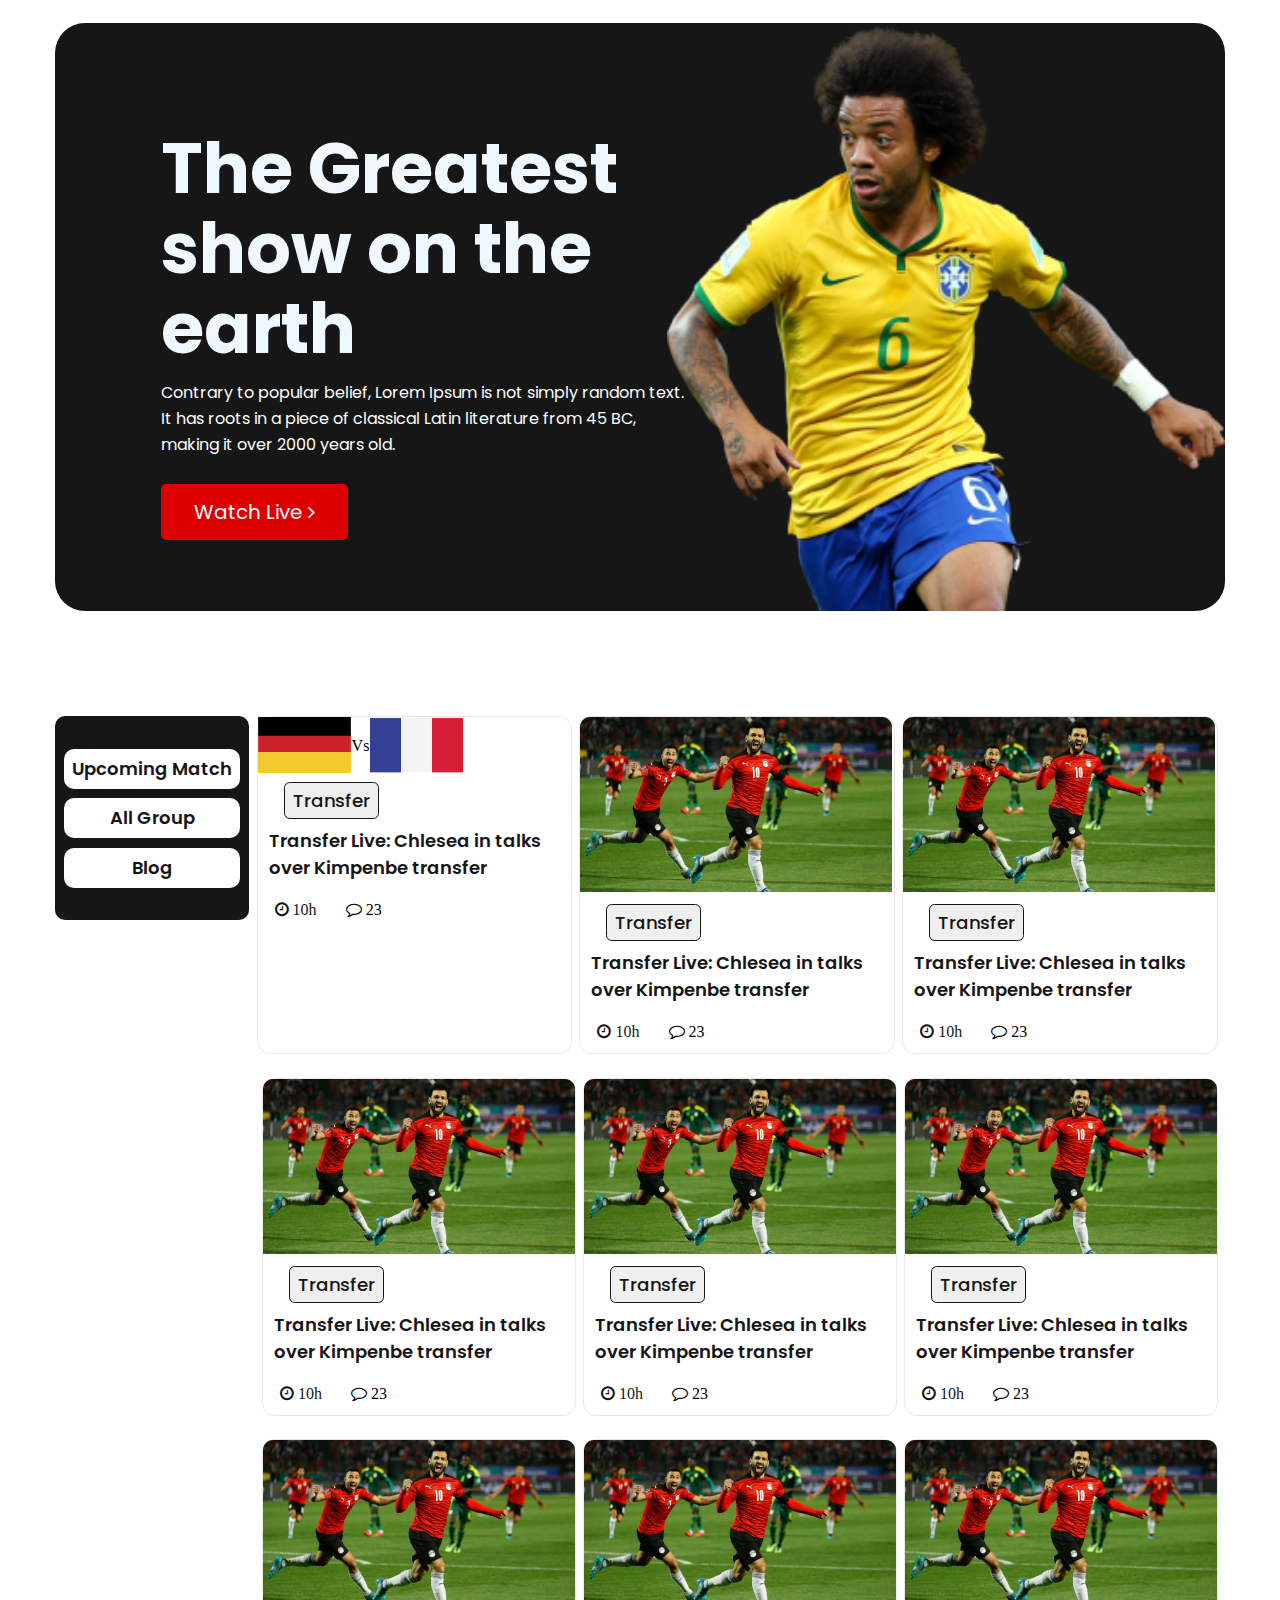
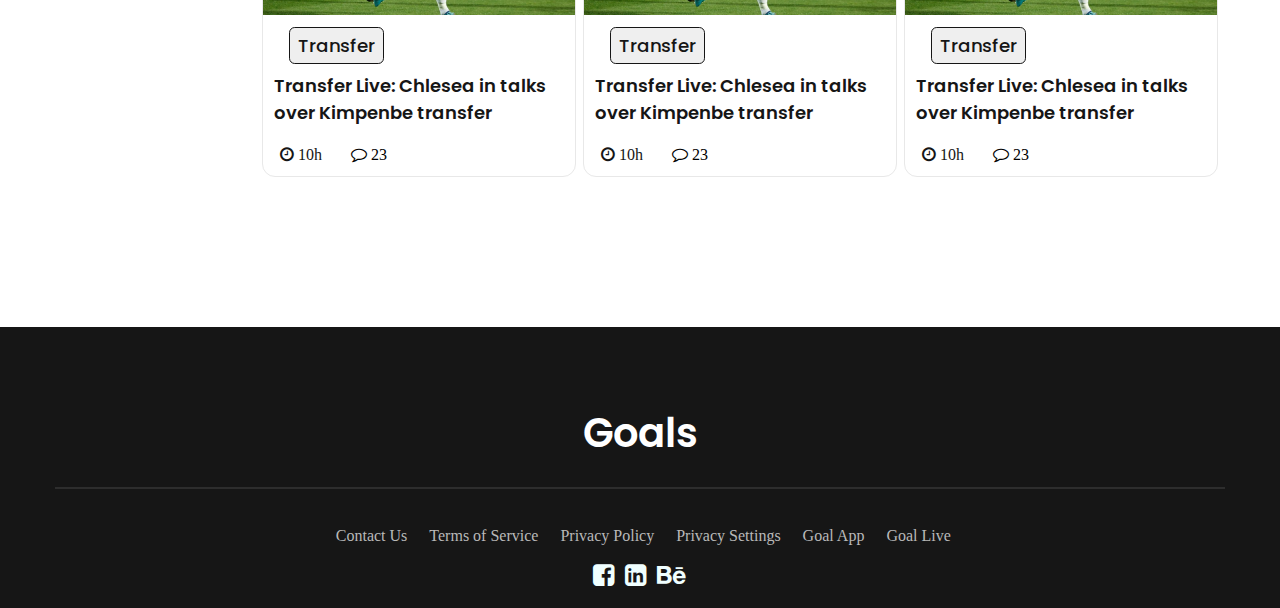
==== match.html @ 6f8d4164 "first commit" ====
<!DOCTYPE html>
<html lang="en">
<head>
    <meta charset="UTF-8">
    <meta http-equiv="X-UA-Compatible" content="IE=edge">
    <meta name="viewport" content="width=device-width, initial-scale=1.0">
    <title>Match time</title>
    <link rel="stylesheet" href="https://cdnjs.cloudflare.com/ajax/libs/font-awesome/4.7.0/css/font-awesome.css"
    integrity="sha512-5A8nwdMOWrSz20fDsjczgUidUBR8liPYU+WymTZP1lmY9G6Oc7HlZv156XqnsgNUzTyMefFTcsFH/tnJE/+xBg=="
    crossorigin="anonymous" referrerpolicy="no-referrer" />
    <link rel="stylesheet" href="css/styles.css">
    <link rel="stylesheet" href="css/responcive.css">
</head>
<body>

    <!DOCTYPE html>
<html lang="en">
<head>
    <meta charset="UTF-8">
    <meta http-equiv="X-UA-Compatible" content="IE=edge">
    <meta name="viewport" content="width=device-width, initial-scale=1.0">
    <title>World Football</title>
    <link rel="stylesheet" href="https://cdnjs.cloudflare.com/ajax/libs/font-awesome/4.7.0/css/font-awesome.css"
    integrity="sha512-5A8nwdMOWrSz20fDsjczgUidUBR8liPYU+WymTZP1lmY9G6Oc7HlZv156XqnsgNUzTyMefFTcsFH/tnJE/+xBg=="
    crossorigin="anonymous" referrerpolicy="no-referrer" />
    <link rel="stylesheet" href="css/styles.css">
    <link rel="stylesheet" href="css/responcive.css">
</head>
<body>
<!-- ================ header part start ================= -->
    <section id="header">
        <div class="container">
            <div class="header">
                <div class="header-content">
                    <h2>The Greatest show on the earth</h2>
                    <p>Contrary to popular belief, Lorem Ipsum is not simply 
                        random text. It has roots in a piece of classical Latin literature from 45 BC, making it over 2000 years old.
                    </p>
                    <div class="button">
                        <button><a href="#">Watch Live <i class="fa fa-angle-right" aria-hidden="true"></i></a></button>
                    </div>
                </div>
                <div class="header-img">
                    <img src="assets/Banner Image.png" alt="banner">
                </div>
            </div>
        </div>
    </section>
<!-- ================ header part end ================= -->

<!-- ===========================  match part start  ======================= -->

<section id="match">
    <div class="container">
        <div class="match">
            <div class="match-details2">
                <ul>
                    <li><a href="#">Upcoming Match</a></li>
                    <li><a href="#">All Group</a></li>
                    <li><a href="#">Blog</a></li>
                </ul>
            </div>
            <div class="match-part-1">
                <div class="match-details">
                    <ul>
                        <li><a href="#">Upcoming Match</a></li>
                        <li><a href="#">All Group</a></li>
                        <li><a href="#">Blog</a></li>
                    </ul>
                </div>
                
                <div class="match-blogs one1 ">
                    <div class="img match-flag">
                        <img src="assets/germany Flag.png" alt="">
                        <span>Vs</span>
                        <img src="assets/Flag.png" alt="">
                    </div>
                    <div class="blogs-button">
                        <button><a href="#">Transfer</a></button>
                    </div>
                    <div class="blog-text">
                        <h5>Transfer Live: Chlesea in talks over Kimpenbe transfer</h5>
                    </div>
                    <div class="blogs-icon">
                        <div class="icon-1">
                            <i class="fa fa-clock-o" aria-hidden="true" id="one">  10h</i>
                            <i class="fa fa-comment-o" aria-hidden="true">  23</i>
                        </div>
                    </div>
                </div>

                <div class="match-blogs two2">
                    <div class="img">
                        <img src="assets/Blog Image.png" alt="">
                    </div>
                    <div class="blogs-button">
                        <button><a href="#">Transfer</a></button>
                    </div>
                    <div class="blog-text two">
                        <h5>Transfer Live: Chlesea in talks over Kimpenbe transfer</h5>
                    </div>
                    <div class="blogs-icon">
                        <div class="icon-1">
                            <i class="fa fa-clock-o" aria-hidden="true" id="one">  10h</i>
                            <i class="fa fa-comment-o" aria-hidden="true">  23</i>
                        </div>
                    </div>
                </div>

                <div class="match-blogs three">
                    <div class="img">
                        <img src="assets/Blog Image.png" alt="">
                    </div>
                    <div class="blogs-button">
                        <button><a href="#">Transfer</a></button>
                    </div>
                    <div class="blog-text">
                        <h5>Transfer Live: Chlesea in talks over Kimpenbe transfer</h5>
                    </div>
                    <div class="blogs-icon">
                        <div class="icon-1">
                            <i class="fa fa-clock-o" aria-hidden="true" id="one">  10h</i>
                            <i class="fa fa-comment-o" aria-hidden="true">  23</i>
                        </div>
                    </div>
                </div>
            </div>

            <div class="match-part-2">
                <div class="match-box"></div>
                <div class="match-blogs one1">
                    <div class="img">
                        <img src="assets/Blog Image.png" alt="">
                    </div>
                    <div class="blogs-button">
                        <button><a href="#">Transfer</a></button>
                    </div>
                    <div class="blog-text">
                        <h5>Transfer Live: Chlesea in talks over Kimpenbe transfer</h5>
                    </div>
                    <div class="blogs-icon">
                        <div class="icon-1">
                            <i class="fa fa-clock-o" aria-hidden="true" id="one">  10h</i>
                            <i class="fa fa-comment-o" aria-hidden="true">  23</i>
                        </div>
                    </div>
                </div>

                <div class="match-blogs two2">
                    <div class="img">
                        <img src="assets/Blog Image.png" alt="">
                    </div>
                    <div class="blogs-button">
                        <button><a href="#">Transfer</a></button>
                    </div>
                    <div class="blog-text two">
                        <h5>Transfer Live: Chlesea in talks over Kimpenbe transfer</h5>
                    </div>
                    <div class="blogs-icon">
                        <div class="icon-1">
                            <i class="fa fa-clock-o" aria-hidden="true" id="one">  10h</i>
                            <i class="fa fa-comment-o" aria-hidden="true">  23</i>
                        </div>
                    </div>
                </div>

                <div class="match-blogs three">
                    <div class="img">
                        <img src="assets/Blog Image.png" alt="">
                    </div>
                    <div class="blogs-button">
                        <button><a href="#">Transfer</a></button>
                    </div>
                    <div class="blog-text">
                        <h5>Transfer Live: Chlesea in talks over Kimpenbe transfer</h5>
                    </div>
                    <div class="blogs-icon">
                        <div class="icon-1">
                            <i class="fa fa-clock-o" aria-hidden="true" id="one">  10h</i>
                            <i class="fa fa-comment-o" aria-hidden="true">  23</i>
                        </div>
                    </div>
                </div>
            </div>

            <div class="match-part-3">
                <div class="match-box"></div>
                <div class="match-blogs one1">
                    <div class="img">
                        <img src="assets/Blog Image.png" alt="">
                    </div>
                    <div class="blogs-button">
                        <button><a href="#">Transfer</a></button>
                    </div>
                    <div class="blog-text">
                        <h5>Transfer Live: Chlesea in talks over Kimpenbe transfer</h5>
                    </div>
                    <div class="blogs-icon">
                        <div class="icon-1">
                            <i class="fa fa-clock-o" aria-hidden="true" id="one">  10h</i>
                            <i class="fa fa-comment-o" aria-hidden="true">  23</i>
                        </div>
                    </div>
                </div>

                <div class="match-blogs two2">
                    <div class="img">
                        <img src="assets/Blog Image.png" alt="">
                    </div>
                    <div class="blogs-button">
                        <button><a href="#">Transfer</a></button>
                    </div>
                    <div class="blog-text two">
                        <h5>Transfer Live: Chlesea in talks over Kimpenbe transfer</h5>
                    </div>
                    <div class="blogs-icon">
                        <div class="icon-1">
                            <i class="fa fa-clock-o" aria-hidden="true" id="one">  10h</i>
                            <i class="fa fa-comment-o" aria-hidden="true">  23</i>
                        </div>
                    </div>
                </div>

                <div class="match-blogs three">
                    <div class="img">
                        <img src="assets/Blog Image.png" alt="">
                    </div>
                    <div class="blogs-button">
                        <button><a href="#">Transfer</a></button>
                    </div>
                    <div class="blog-text">
                        <h5>Transfer Live: Chlesea in talks over Kimpenbe transfer</h5>
                    </div>
                    <div class="blogs-icon">
                        <div class="icon-1">
                            <i class="fa fa-clock-o" aria-hidden="true" id="one">  10h</i>
                            <i class="fa fa-comment-o" aria-hidden="true">  23</i>
                        </div>
                    </div>
                </div>
            </div>

            <div class="button">
                <button class="btn"><a href="#">View All</a></button>
            </div>
        </div>
    </div>
</section>

<!-- ===========================  match part end  ======================= -->


<!-- =========================== footer part start =================== -->

<section id="footer">
    <div class="container">
        <div class="footer-content">
            <h4>Goals</h4>
        </div>
        <hr>

        <div class="footer-end">
            <ul>
                <li>Contact Us</li>
                <li>Terms of Service</li>
                <li>Privacy Policy</li>
                <li>Privacy Settings</li>
                <li>Goal App</li>
                <li>Goal Live</li>
            </ul>
        </div>

        <div class="footer-icon">
            <a href="#"><i class="fa fa-facebook-square" aria-hidden="true"></i></a>
            <a href="#"><i class="fa fa-linkedin-square" aria-hidden="true"></i></a>
            <a href="#"><i class="fa fa-behance" aria-hidden="true"></i></a>
        </div>
    </div>
</section>

<!-- =========================== footer part end =================== -->

</body>
</html>
    
</body>
</html>
---- css/styles.css ----
@import url('https://fonts.googleapis.com/css2?family=Poppins:ital,wght@0,100;0,300;0,400;0,500;0,600;1,600&display=swap'); 
*{
    margin: 0;
    padding: 0;
    cursor: pointer;
    text-decoration: none;
    list-style-type: none;
}

.container{
    width: 1170px;
    margin: 0 auto;
}

/* ===========
    header part start
=============== */

.header{
    margin-top: 2%;
    background: #161616;
    border-radius: 30px;
    display: flex;
}     

.header-img {
    width: 50%;
    display: flex;
    justify-content: end;
}

.header-content {
    width: 50%;
    color: aliceblue;
    padding: 106px 13px 71px 106px;
}

.header-content h2 {
    font-family: 'Poppins', sans-serif;
    font-weight: 700;
    font-size: 70px;
    line-height: 80px;
    margin-bottom: 2%;
}

.header-content p {
    font-family: 'Poppins';
    font-weight: 400;
    font-size: 16px;
    line-height: 26px;
    color: #FFFFFF;
    margin-bottom: 5%;
}

.button button {
    width: 187px;
    height: 56px;
    background: #DD0000;
    border-radius: 5px;
    border: none;
    transition: all 3s ease-in-out;
    -webkit-transition: all 3ms ease-in-out;
    -moz-transition: all 3ms ease-in-out;
    -ms-transition: all 3ms ease-in-out;
    -o-transition: all 3ms ease-in-out;
}

.button button:hover {
    transform: scale(1.2);
    -webkit-transform: scale(1.2);
    -moz-transform: scale(1.2);
    -ms-transform: scale(1.2);
    -o-transform: scale(1.2);
}


.button button a {
    font-family: 'Poppins';
    font-weight: 400;
    font-size: 20px;
    line-height: 23px;
    text-align: center;
    color: #FFFFFF;
}

.button button i {
    color: #FFFFFF;
}

/* ===========
    header part end
=============== */



/* ===========
    match part start
=============== */

#match{
    margin-top: 4%;
}

.match-blogs {
    margin-right: 7px;
    border-radius: 13px;
    border: 1px solid #E8E8E8;
}
.match-part-1 {
    display: flex;
    justify-content: space-between;
}

.match-part-2 {
    display: grid;
    justify-content: space-between;
    grid-template-columns: repeat(4,1fr);
    /* grid-column-gap: 1%; */
    margin-bottom: 2%;
    margin-top: 2%;
}

.match-part-3 {
    display: grid;
    justify-content: space-between;
    grid-template-columns: repeat(4,1fr);
    /* grid-column-gap: 1%; */
}

.match-details {
    height: 204px;
    width: 27%;
    background-color: #161616;
    margin-right: 8px;
    background: #161616;
    border-radius: 10px;
}

.match-details ul {
    display: block;
    text-align: center;
    position: relative;
    top: 33px;
    margin: 0 6px 0 6px;
}

.match-details ul li {
    padding: 5px 0px 5px 0px;
    width: 25;
    background: #FFFFFF;
    border-radius: 10px;
    width: 97%;
    position: relative;
    left: 3px;
    margin-bottom: 5%;
    transition: all 300ms ease;
    -webkit-transition: all 300ms ease;
    -moz-transition: all 300ms ease;
    -ms-transition: all 300ms ease;
    -o-transition: all 300ms ease;
}

.match-details ul li:hover {
    background: #DD0000;
}

.match-details ul li:hover a{
    color: #FFFFFF;
}

.match-details ul li a{
    font-family: 'Poppins';
    font-style: normal;
    font-weight: 600;
    font-size: 18px;
    line-height: 30px;    
    color: #161616;
}

.icon-1 #one {
    padding: 9px 0 14px 17px;
    margin-right: 8%;
    color: #161616;
}

.blog-text {
    padding: 8px 7px 11px 11px;
}

.blog-text h5{
    font-family: 'Poppins';
    font-style: normal;
    font-weight: 600;
    font-size: 18px;
    line-height: 27px;
    color: #161616;
}

.blogs-button button {
    margin-left: 26px;
    margin-top: 8px;
    padding: 4px 8px 4px 8px;
    border: 1.14px solid #161616;
    border-radius:5.72px;
    -webkit-border-radius:5.72px;
    -moz-border-radius:5.72px;
    -ms-border-radius:5.72px;
    -o-border-radius:5.72px;
}

.blogs-button button a{
    font-family: 'Poppins';
    font-style: normal;
    font-weight: 500;
    font-size: 18.3077px;
    line-height: 27px;

    color: #161616;
}

.match-box{
    visibility: visible;
}

.match-part-1 .match-blogs {
    margin-right: 7px;
    border-radius: 13px;
    border: 1px solid #E8E8E8;
}

.match .btn {
    position: relative;
    left: 44%;
    top: 28px;
    margin-bottom: 8%;
    visibility: hidden;
}

.match-details2{
    visibility: hidden;
}


/* =================
    Match time part start
===================== */

.match-flag {
    display: flex;
    align-items: center;
}


/* =====================
    Match time part end
====================== */



/* ===========
    match part end
=============== */



/* ===================
    footer part start
======================== */

#footer {
    width: 100%;
    height: 281px;
    background-color: #161616;
}
.footer-content h4 {
    position: relative;
    top: 76px;
    font-family: 'Poppins';
    font-style: normal;
    font-weight: 600;
    font-size: 40px;
    line-height: 60px;
    text-align: center;
    color: #FFFFFF;
}

hr{
    position: relative;
    top: 100px;
    border: 1px solid rgba(255, 255, 255, 0.1);
    color: #FFFFFF;
}


.footer-end{
    color: #B9B9B9;
}

.footer-end ul li {
    position: relative;
    left: 24%;
    top: 138px;
    display: inline-block;
    padding-bottom: 16px;
    margin-right: 18px;
}

.footer-icon {
    display: inline-block;
    position: relative;
    left: 46%;
    top: 140px;
}

.footer-icon i {
    font-size: 25px;
    color: azure;
    margin-right: 7px;
}
/* ===================
    footer part end
======================== */
---- css/responcive.css ----
@media screen and (max-width:576px) {
    .header {
        width: 49%;
        margin: 0 auto;
    }

    .header {
        display: flex;
        flex-direction: column;
        margin-top: 1%;
    }

    .header-content {
        position: relative;
        left: 28%;
        padding: 43px 13px 30px 0;
    }

    .header-content h2 {
        font-size: 26px;
        line-height: 27px;
        margin-bottom: 6%;
        text-align: center;
    }

    .header-content p {
        width: 100%;
        height: 56px;
        overflow: hidden;
    }

    .button button {
        position: relative;
        left: 13%;
        width: 168px;
        height: 48px;
    }

    #footer{
        width: fit-content;
    }

    .match-blogs {
        width: 26%;
    }

    .match-part-2, .match-part-3 {
        grid-template-columns: repeat(1,1fr);
        justify-items: center;
    }

    .match-part-1 .match-blogs {
        width: 64%;
    }

    .match-part-1 {
        display: grid;
        justify-content: space-around;
        justify-items: center;
    }

    .match-details {
        width: 43%;
        margin-bottom: 3%;
    }

    .header-img {
        width: 50%;
        position: relative;
        left: 31%;
        /* display: grid; */
        /* grid-template-columns: repeat(1,1fr); */
        /* grid-column-gap: 45px; */
        /* justify-content: space-evenly; */
    }
}

@media screen and (min-width:577px) and (max-width:992px) {
    .header{
        width: fit-content;
    }
    #footer{
        width: fit-content;
    }

    .three{
        display: none;
    }

    .match-part-2, .match-part-3 {
        grid-template-columns: repeat(2,1fr);
        justify-items: center;
    }

    .match-blogs {
        position: relative;
        left: 25px;
        width: 53%;
        margin-right: 7px;
        border-radius: 13px;
        border: 1px solid #E8E8E8;
    }

    .match-box{
        display: none;
    }

    .match-part-1 .match-blogs {
        position: relative;
        left: 25px;
        width: 27%;
    }

    .match-part-1 {
        display: flex;
        justify-content: space-around;
        justify-items: center;
    }

    .match-details {
        display: none;
        width: 43%;
        margin-bottom: 3%;
    }

    .match .btn {
        position: relative;
        left: 44%;
        top: 28px;
        margin-bottom: 8%;
        visibility: visible;
    }

    .match-details2 {
        visibility: visible;
    }

    .match-details2 ul {
        display: flex;
        text-align: center;
        position: relative;
        left: 14%;
        margin: 0 6px 0 6px;
    }

    .match-details2 ul li {
        padding: 5px 0px 29px 0px;
        width: 25;
        background: #DD0000;
        border-radius: 10px;
        width: 251px;
        position: relative;
        left: 3px;
        margin-bottom: 5%;
        margin-left: 2%;
        border: 1px solid #E8E8E8;
    }
    
    
    .match-details2 ul li a {
        position: relative;
        top: 13px;
        font-family: 'Poppins';
        font-style: normal;
        font-weight: 600;
        font-size: 18px;
        line-height: 30px;
        color: #FFFFFF;
        /* margin-right: 25px; */
    }
    
    
}

@media screen and (min-width:993px) and (max-width:1200px) {
    .header{
        width: fit-content;
    }
    #footer{
        width: fit-content;
    }
}
---- css/styles.css ----
@import url('https://fonts.googleapis.com/css2?family=Poppins:ital,wght@0,100;0,300;0,400;0,500;0,600;1,600&display=swap'); 
*{
    margin: 0;
    padding: 0;
    cursor: pointer;
    text-decoration: none;
    list-style-type: none;
}

.container{
    width: 1170px;
    margin: 0 auto;
}

/* ===========
    header part start
=============== */

.header{
    margin-top: 2%;
    background: #161616;
    border-radius: 30px;
    display: flex;
}     

.header-img {
    width: 50%;
    display: flex;
    justify-content: end;
}

.header-content {
    width: 50%;
    color: aliceblue;
    padding: 106px 13px 71px 106px;
}

.header-content h2 {
    font-family: 'Poppins', sans-serif;
    font-weight: 700;
    font-size: 70px;
    line-height: 80px;
    margin-bottom: 2%;
}

.header-content p {
    font-family: 'Poppins';
    font-weight: 400;
    font-size: 16px;
    line-height: 26px;
    color: #FFFFFF;
    margin-bottom: 5%;
}

.button button {
    width: 187px;
    height: 56px;
    background: #DD0000;
    border-radius: 5px;
    border: none;
    transition: all 3s ease-in-out;
    -webkit-transition: all 3ms ease-in-out;
    -moz-transition: all 3ms ease-in-out;
    -ms-transition: all 3ms ease-in-out;
    -o-transition: all 3ms ease-in-out;
}

.button button:hover {
    transform: scale(1.2);
    -webkit-transform: scale(1.2);
    -moz-transform: scale(1.2);
    -ms-transform: scale(1.2);
    -o-transform: scale(1.2);
}


.button button a {
    font-family: 'Poppins';
    font-weight: 400;
    font-size: 20px;
    line-height: 23px;
    text-align: center;
    color: #FFFFFF;
}

.button button i {
    color: #FFFFFF;
}

/* ===========
    header part end
=============== */



/* ===========
    match part start
=============== */

#match{
    margin-top: 4%;
}

.match-blogs {
    margin-right: 7px;
    border-radius: 13px;
    border: 1px solid #E8E8E8;
}
.match-part-1 {
    display: flex;
    justify-content: space-between;
}

.match-part-2 {
    display: grid;
    justify-content: space-between;
    grid-template-columns: repeat(4,1fr);
    /* grid-column-gap: 1%; */
    margin-bottom: 2%;
    margin-top: 2%;
}

.match-part-3 {
    display: grid;
    justify-content: space-between;
    grid-template-columns: repeat(4,1fr);
    /* grid-column-gap: 1%; */
}

.match-details {
    height: 204px;
    width: 27%;
    background-color: #161616;
    margin-right: 8px;
    background: #161616;
    border-radius: 10px;
}

.match-details ul {
    display: block;
    text-align: center;
    position: relative;
    top: 33px;
    margin: 0 6px 0 6px;
}

.match-details ul li {
    padding: 5px 0px 5px 0px;
    width: 25;
    background: #FFFFFF;
    border-radius: 10px;
    width: 97%;
    position: relative;
    left: 3px;
    margin-bottom: 5%;
    transition: all 300ms ease;
    -webkit-transition: all 300ms ease;
    -moz-transition: all 300ms ease;
    -ms-transition: all 300ms ease;
    -o-transition: all 300ms ease;
}

.match-details ul li:hover {
    background: #DD0000;
}

.match-details ul li:hover a{
    color: #FFFFFF;
}

.match-details ul li a{
    font-family: 'Poppins';
    font-style: normal;
    font-weight: 600;
    font-size: 18px;
    line-height: 30px;    
    color: #161616;
}

.icon-1 #one {
    padding: 9px 0 14px 17px;
    margin-right: 8%;
    color: #161616;
}

.blog-text {
    padding: 8px 7px 11px 11px;
}

.blog-text h5{
    font-family: 'Poppins';
    font-style: normal;
    font-weight: 600;
    font-size: 18px;
    line-height: 27px;
    color: #161616;
}

.blogs-button button {
    margin-left: 26px;
    margin-top: 8px;
    padding: 4px 8px 4px 8px;
    border: 1.14px solid #161616;
    border-radius:5.72px;
    -webkit-border-radius:5.72px;
    -moz-border-radius:5.72px;
    -ms-border-radius:5.72px;
    -o-border-radius:5.72px;
}

.blogs-button button a{
    font-family: 'Poppins';
    font-style: normal;
    font-weight: 500;
    font-size: 18.3077px;
    line-height: 27px;

    color: #161616;
}

.match-box{
    visibility: visible;
}

.match-part-1 .match-blogs {
    margin-right: 7px;
    border-radius: 13px;
    border: 1px solid #E8E8E8;
}

.match .btn {
    position: relative;
    left: 44%;
    top: 28px;
    margin-bottom: 8%;
    visibility: hidden;
}

.match-details2{
    visibility: hidden;
}


/* =================
    Match time part start
===================== */

.match-flag {
    display: flex;
    align-items: center;
}


/* =====================
    Match time part end
====================== */



/* ===========
    match part end
=============== */



/* ===================
    footer part start
======================== */

#footer {
    width: 100%;
    height: 281px;
    background-color: #161616;
}
.footer-content h4 {
    position: relative;
    top: 76px;
    font-family: 'Poppins';
    font-style: normal;
    font-weight: 600;
    font-size: 40px;
    line-height: 60px;
    text-align: center;
    color: #FFFFFF;
}

hr{
    position: relative;
    top: 100px;
    border: 1px solid rgba(255, 255, 255, 0.1);
    color: #FFFFFF;
}


.footer-end{
    color: #B9B9B9;
}

.footer-end ul li {
    position: relative;
    left: 24%;
    top: 138px;
    display: inline-block;
    padding-bottom: 16px;
    margin-right: 18px;
}

.footer-icon {
    display: inline-block;
    position: relative;
    left: 46%;
    top: 140px;
}

.footer-icon i {
    font-size: 25px;
    color: azure;
    margin-right: 7px;
}
/* ===================
    footer part end
======================== */
---- css/responcive.css ----
@media screen and (max-width:576px) {
    .header {
        width: 49%;
        margin: 0 auto;
    }

    .header {
        display: flex;
        flex-direction: column;
        margin-top: 1%;
    }

    .header-content {
        position: relative;
        left: 28%;
        padding: 43px 13px 30px 0;
    }

    .header-content h2 {
        font-size: 26px;
        line-height: 27px;
        margin-bottom: 6%;
        text-align: center;
    }

    .header-content p {
        width: 100%;
        height: 56px;
        overflow: hidden;
    }

    .button button {
        position: relative;
        left: 13%;
        width: 168px;
        height: 48px;
    }

    #footer{
        width: fit-content;
    }

    .match-blogs {
        width: 26%;
    }

    .match-part-2, .match-part-3 {
        grid-template-columns: repeat(1,1fr);
        justify-items: center;
    }

    .match-part-1 .match-blogs {
        width: 64%;
    }

    .match-part-1 {
        display: grid;
        justify-content: space-around;
        justify-items: center;
    }

    .match-details {
        width: 43%;
        margin-bottom: 3%;
    }

    .header-img {
        width: 50%;
        position: relative;
        left: 31%;
        /* display: grid; */
        /* grid-template-columns: repeat(1,1fr); */
        /* grid-column-gap: 45px; */
        /* justify-content: space-evenly; */
    }
}

@media screen and (min-width:577px) and (max-width:992px) {
    .header{
        width: fit-content;
    }
    #footer{
        width: fit-content;
    }

    .three{
        display: none;
    }

    .match-part-2, .match-part-3 {
        grid-template-columns: repeat(2,1fr);
        justify-items: center;
    }

    .match-blogs {
        position: relative;
        left: 25px;
        width: 53%;
        margin-right: 7px;
        border-radius: 13px;
        border: 1px solid #E8E8E8;
    }

    .match-box{
        display: none;
    }

    .match-part-1 .match-blogs {
        position: relative;
        left: 25px;
        width: 27%;
    }

    .match-part-1 {
        display: flex;
        justify-content: space-around;
        justify-items: center;
    }

    .match-details {
        display: none;
        width: 43%;
        margin-bottom: 3%;
    }

    .match .btn {
        position: relative;
        left: 44%;
        top: 28px;
        margin-bottom: 8%;
        visibility: visible;
    }

    .match-details2 {
        visibility: visible;
    }

    .match-details2 ul {
        display: flex;
        text-align: center;
        position: relative;
        left: 14%;
        margin: 0 6px 0 6px;
    }

    .match-details2 ul li {
        padding: 5px 0px 29px 0px;
        width: 25;
        background: #DD0000;
        border-radius: 10px;
        width: 251px;
        position: relative;
        left: 3px;
        margin-bottom: 5%;
        margin-left: 2%;
        border: 1px solid #E8E8E8;
    }
    
    
    .match-details2 ul li a {
        position: relative;
        top: 13px;
        font-family: 'Poppins';
        font-style: normal;
        font-weight: 600;
        font-size: 18px;
        line-height: 30px;
        color: #FFFFFF;
        /* margin-right: 25px; */
    }
    
    
}

@media screen and (min-width:993px) and (max-width:1200px) {
    .header{
        width: fit-content;
    }
    #footer{
        width: fit-content;
    }
}
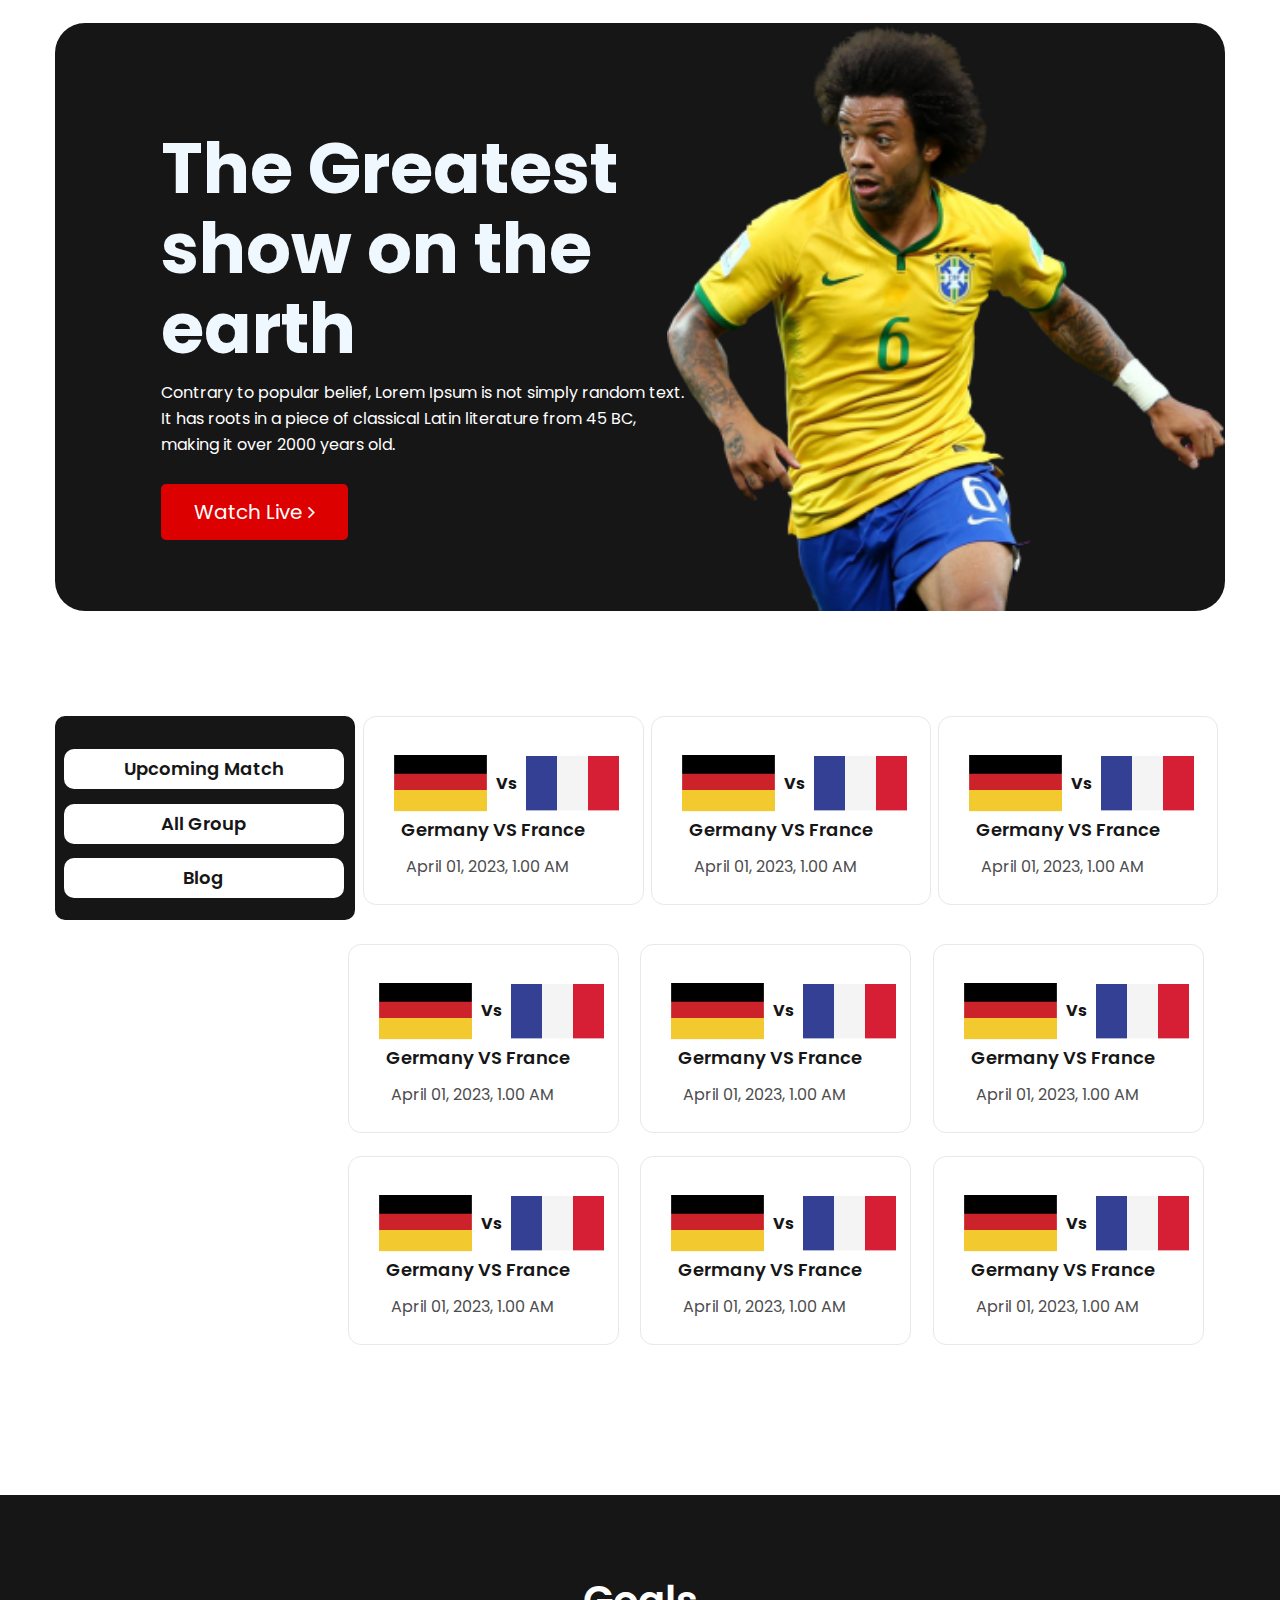
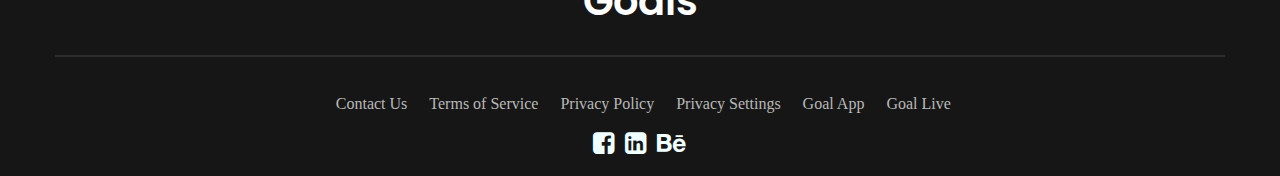
==== commit 29b70535: "first commit" ====
--- a/match.html
+++ b/match.html
@@ -69,173 +69,143 @@
                     </ul>
                 </div>
                 
-                <div class="match-blogs one1 ">
-                    <div class="img match-flag">
-                        <img src="assets/germany Flag.png" alt="">
-                        <span>Vs</span>
-                        <img src="assets/Flag.png" alt="">
-                    </div>
-                    <div class="blogs-button">
-                        <button><a href="#">Transfer</a></button>
-                    </div>
-                    <div class="blog-text">
-                        <h5>Transfer Live: Chlesea in talks over Kimpenbe transfer</h5>
-                    </div>
-                    <div class="blogs-icon">
-                        <div class="icon-1">
-                            <i class="fa fa-clock-o" aria-hidden="true" id="one">  10h</i>
-                            <i class="fa fa-comment-o" aria-hidden="true">  23</i>
-                        </div>
-                    </div>
-                </div>
-
-                <div class="match-blogs two2">
-                    <div class="img">
-                        <img src="assets/Blog Image.png" alt="">
-                    </div>
-                    <div class="blogs-button">
-                        <button><a href="#">Transfer</a></button>
-                    </div>
-                    <div class="blog-text two">
-                        <h5>Transfer Live: Chlesea in talks over Kimpenbe transfer</h5>
-                    </div>
-                    <div class="blogs-icon">
-                        <div class="icon-1">
-                            <i class="fa fa-clock-o" aria-hidden="true" id="one">  10h</i>
-                            <i class="fa fa-comment-o" aria-hidden="true">  23</i>
-                        </div>
-                    </div>
-                </div>
-
-                <div class="match-blogs three">
-                    <div class="img">
-                        <img src="assets/Blog Image.png" alt="">
-                    </div>
-                    <div class="blogs-button">
-                        <button><a href="#">Transfer</a></button>
-                    </div>
-                    <div class="blog-text">
-                        <h5>Transfer Live: Chlesea in talks over Kimpenbe transfer</h5>
-                    </div>
-                    <div class="blogs-icon">
-                        <div class="icon-1">
-                            <i class="fa fa-clock-o" aria-hidden="true" id="one">  10h</i>
-                            <i class="fa fa-comment-o" aria-hidden="true">  23</i>
-                        </div>
+                <div class="match-blogs one1 flag-w">
+                    <div class="img match-flag">
+                        <img src="assets/germany Flag.png" alt="">
+                        <span>Vs</span>
+                        <img src="assets/Flag.png" alt="">
+                    </div>
+                    <div class="flag blogs-button">
+                        <button><a href="#">Transfer</a></button>
+                    </div>
+                    <div class="blog-text flag-text">
+                        <h5>Germany VS France </h5>
+                        <h6>April 01, 2023, 1.00 AM</h6>
+                    </div>
+                </div>
+
+                <div class="match-blogs one1 flag-w">
+                    <div class="img match-flag">
+                        <img src="assets/germany Flag.png" alt="">
+                        <span>Vs</span>
+                        <img src="assets/Flag.png" alt="">
+                    </div>
+                    <div class="flag blogs-button">
+                        <button><a href="#">Transfer</a></button>
+                    </div>
+                    <div class="blog-text flag-text">
+                        <h5>Germany VS France </h5>
+                        <h6>April 01, 2023, 1.00 AM</h6>
+                    </div>
+                </div>
+                <div class="match-blogs one1 flag-w">
+                    <div class="img match-flag">
+                        <img src="assets/germany Flag.png" alt="">
+                        <span>Vs</span>
+                        <img src="assets/Flag.png" alt="">
+                    </div>
+                    <div class="flag blogs-button">
+                        <button><a href="#">Transfer</a></button>
+                    </div>
+                    <div class="blog-text flag-text">
+                        <h5>Germany VS France </h5>
+                        <h6>April 01, 2023, 1.00 AM</h6>
                     </div>
                 </div>
             </div>
 
             <div class="match-part-2">
                 <div class="match-box"></div>
-                <div class="match-blogs one1">
-                    <div class="img">
-                        <img src="assets/Blog Image.png" alt="">
-                    </div>
-                    <div class="blogs-button">
-                        <button><a href="#">Transfer</a></button>
-                    </div>
-                    <div class="blog-text">
-                        <h5>Transfer Live: Chlesea in talks over Kimpenbe transfer</h5>
-                    </div>
-                    <div class="blogs-icon">
-                        <div class="icon-1">
-                            <i class="fa fa-clock-o" aria-hidden="true" id="one">  10h</i>
-                            <i class="fa fa-comment-o" aria-hidden="true">  23</i>
-                        </div>
-                    </div>
-                </div>
-
-                <div class="match-blogs two2">
-                    <div class="img">
-                        <img src="assets/Blog Image.png" alt="">
-                    </div>
-                    <div class="blogs-button">
-                        <button><a href="#">Transfer</a></button>
-                    </div>
-                    <div class="blog-text two">
-                        <h5>Transfer Live: Chlesea in talks over Kimpenbe transfer</h5>
-                    </div>
-                    <div class="blogs-icon">
-                        <div class="icon-1">
-                            <i class="fa fa-clock-o" aria-hidden="true" id="one">  10h</i>
-                            <i class="fa fa-comment-o" aria-hidden="true">  23</i>
-                        </div>
-                    </div>
-                </div>
-
-                <div class="match-blogs three">
-                    <div class="img">
-                        <img src="assets/Blog Image.png" alt="">
-                    </div>
-                    <div class="blogs-button">
-                        <button><a href="#">Transfer</a></button>
-                    </div>
-                    <div class="blog-text">
-                        <h5>Transfer Live: Chlesea in talks over Kimpenbe transfer</h5>
-                    </div>
-                    <div class="blogs-icon">
-                        <div class="icon-1">
-                            <i class="fa fa-clock-o" aria-hidden="true" id="one">  10h</i>
-                            <i class="fa fa-comment-o" aria-hidden="true">  23</i>
-                        </div>
+                <div class="match-blogs one1 flag-w2">
+                    <div class="img match-flag">
+                        <img src="assets/germany Flag.png" alt="">
+                        <span>Vs</span>
+                        <img src="assets/Flag.png" alt="">
+                    </div>
+                    <div class="flag blogs-button">
+                        <button><a href="#">Transfer</a></button>
+                    </div>
+                    <div class="blog-text flag-text">
+                        <h5>Germany VS France </h5>
+                        <h6>April 01, 2023, 1.00 AM</h6>
+                    </div>
+                </div>
+
+                <div class="match-blogs one1 flag-w2">
+                    <div class="img match-flag">
+                        <img src="assets/germany Flag.png" alt="">
+                        <span>Vs</span>
+                        <img src="assets/Flag.png" alt="">
+                    </div>
+                    <div class="flag blogs-button">
+                        <button><a href="#">Transfer</a></button>
+                    </div>
+                    <div class="blog-text flag-text">
+                        <h5>Germany VS France </h5>
+                        <h6>April 01, 2023, 1.00 AM</h6>
+                    </div>
+                </div>
+
+                <div class="match-blogs one1 flag-w2">
+                    <div class="img match-flag">
+                        <img src="assets/germany Flag.png" alt="">
+                        <span>Vs</span>
+                        <img src="assets/Flag.png" alt="">
+                    </div>
+                    <div class="flag blogs-button">
+                        <button><a href="#">Transfer</a></button>
+                    </div>
+                    <div class="blog-text flag-text">
+                        <h5>Germany VS France </h5>
+                        <h6>April 01, 2023, 1.00 AM</h6>
                     </div>
                 </div>
             </div>
 
             <div class="match-part-3">
                 <div class="match-box"></div>
-                <div class="match-blogs one1">
-                    <div class="img">
-                        <img src="assets/Blog Image.png" alt="">
-                    </div>
-                    <div class="blogs-button">
-                        <button><a href="#">Transfer</a></button>
-                    </div>
-                    <div class="blog-text">
-                        <h5>Transfer Live: Chlesea in talks over Kimpenbe transfer</h5>
-                    </div>
-                    <div class="blogs-icon">
-                        <div class="icon-1">
-                            <i class="fa fa-clock-o" aria-hidden="true" id="one">  10h</i>
-                            <i class="fa fa-comment-o" aria-hidden="true">  23</i>
-                        </div>
-                    </div>
-                </div>
-
-                <div class="match-blogs two2">
-                    <div class="img">
-                        <img src="assets/Blog Image.png" alt="">
-                    </div>
-                    <div class="blogs-button">
-                        <button><a href="#">Transfer</a></button>
-                    </div>
-                    <div class="blog-text two">
-                        <h5>Transfer Live: Chlesea in talks over Kimpenbe transfer</h5>
-                    </div>
-                    <div class="blogs-icon">
-                        <div class="icon-1">
-                            <i class="fa fa-clock-o" aria-hidden="true" id="one">  10h</i>
-                            <i class="fa fa-comment-o" aria-hidden="true">  23</i>
-                        </div>
-                    </div>
-                </div>
-
-                <div class="match-blogs three">
-                    <div class="img">
-                        <img src="assets/Blog Image.png" alt="">
-                    </div>
-                    <div class="blogs-button">
-                        <button><a href="#">Transfer</a></button>
-                    </div>
-                    <div class="blog-text">
-                        <h5>Transfer Live: Chlesea in talks over Kimpenbe transfer</h5>
-                    </div>
-                    <div class="blogs-icon">
-                        <div class="icon-1">
-                            <i class="fa fa-clock-o" aria-hidden="true" id="one">  10h</i>
-                            <i class="fa fa-comment-o" aria-hidden="true">  23</i>
-                        </div>
+                <div class="match-blogs one1 flag-w2">
+                    <div class="img match-flag">
+                        <img src="assets/germany Flag.png" alt="">
+                        <span>Vs</span>
+                        <img src="assets/Flag.png" alt="">
+                    </div>
+                    <div class="flag blogs-button">
+                        <button><a href="#">Transfer</a></button>
+                    </div>
+                    <div class="blog-text flag-text">
+                        <h5>Germany VS France </h5>
+                        <h6>April 01, 2023, 1.00 AM</h6>
+                    </div>
+                </div>
+
+                <div class="match-blogs one1 flag-w2">
+                    <div class="img match-flag">
+                        <img src="assets/germany Flag.png" alt="">
+                        <span>Vs</span>
+                        <img src="assets/Flag.png" alt="">
+                    </div>
+                    <div class="flag blogs-button">
+                        <button><a href="#">Transfer</a></button>
+                    </div>
+                    <div class="blog-text flag-text">
+                        <h5>Germany VS France </h5>
+                        <h6>April 01, 2023, 1.00 AM</h6>
+                    </div>
+                </div>
+
+                <div class="match-blogs one1 flag-w2">
+                    <div class="img match-flag">
+                        <img src="assets/germany Flag.png" alt="">
+                        <span>Vs</span>
+                        <img src="assets/Flag.png" alt="">
+                    </div>
+                    <div class="flag blogs-button">
+                        <button><a href="#">Transfer</a></button>
+                    </div>
+                    <div class="blog-text flag-text">
+                        <h5>Germany VS France </h5>
+                        <h6>April 01, 2023, 1.00 AM</h6>
                     </div>
                 </div>
             </div>
--- a/css/styles.css
+++ b/css/styles.css
@@ -246,10 +246,56 @@
 ===================== */
 
 .match-flag {
+    position: relative;
+    left: 30px;
+    top: 38px;
     display: flex;
     align-items: center;
 }
 
+.match-flag span {
+    margin: 0 8px;
+    font-family: 'Poppins';
+    font-style: normal;
+    font-weight: 700;
+    font-size: 16px;
+    line-height: 24px;
+    text-align: center;
+    color: #161616;
+}
+
+.flag{
+    display: none;
+}
+
+.flag-text {
+    position: relative;
+    top: 34px;
+    left: 26px;
+}
+
+.flag-text h6 {
+    position: absolute;
+    left: 16px;
+    top: 49px;
+    font-family: 'Poppins';
+    font-style: normal;
+    font-weight: 400;
+    font-size: 16px;
+    line-height: 20px;
+    text-align: center;
+    color: #4D4D4D;
+}
+
+.flag-w{
+    width: 25%;
+    height: 187px;
+}
+
+.flag-w2 {
+    width: 92%;
+    height: 187px;
+}
 
 /* =====================
     Match time part end
--- a/css/responcive.css
+++ b/css/responcive.css
@@ -41,7 +41,8 @@
     }
 
     .match-blogs {
-        width: 26%;
+        width: 27%;
+        margin-bottom: 2%;
     }
 
     .match-part-2, .match-part-3 {
@@ -50,7 +51,8 @@
     }
 
     .match-part-1 .match-blogs {
-        width: 64%;
+        width: 60%;
+        margin-bottom: 3%;
     }
 
     .match-part-1 {
--- a/css/styles.css
+++ b/css/styles.css
@@ -246,10 +246,56 @@
 ===================== */
 
 .match-flag {
+    position: relative;
+    left: 30px;
+    top: 38px;
     display: flex;
     align-items: center;
 }
 
+.match-flag span {
+    margin: 0 8px;
+    font-family: 'Poppins';
+    font-style: normal;
+    font-weight: 700;
+    font-size: 16px;
+    line-height: 24px;
+    text-align: center;
+    color: #161616;
+}
+
+.flag{
+    display: none;
+}
+
+.flag-text {
+    position: relative;
+    top: 34px;
+    left: 26px;
+}
+
+.flag-text h6 {
+    position: absolute;
+    left: 16px;
+    top: 49px;
+    font-family: 'Poppins';
+    font-style: normal;
+    font-weight: 400;
+    font-size: 16px;
+    line-height: 20px;
+    text-align: center;
+    color: #4D4D4D;
+}
+
+.flag-w{
+    width: 25%;
+    height: 187px;
+}
+
+.flag-w2 {
+    width: 92%;
+    height: 187px;
+}
 
 /* =====================
     Match time part end
--- a/css/responcive.css
+++ b/css/responcive.css
@@ -41,7 +41,8 @@
     }
 
     .match-blogs {
-        width: 26%;
+        width: 27%;
+        margin-bottom: 2%;
     }
 
     .match-part-2, .match-part-3 {
@@ -50,7 +51,8 @@
     }
 
     .match-part-1 .match-blogs {
-        width: 64%;
+        width: 60%;
+        margin-bottom: 3%;
     }
 
     .match-part-1 {
